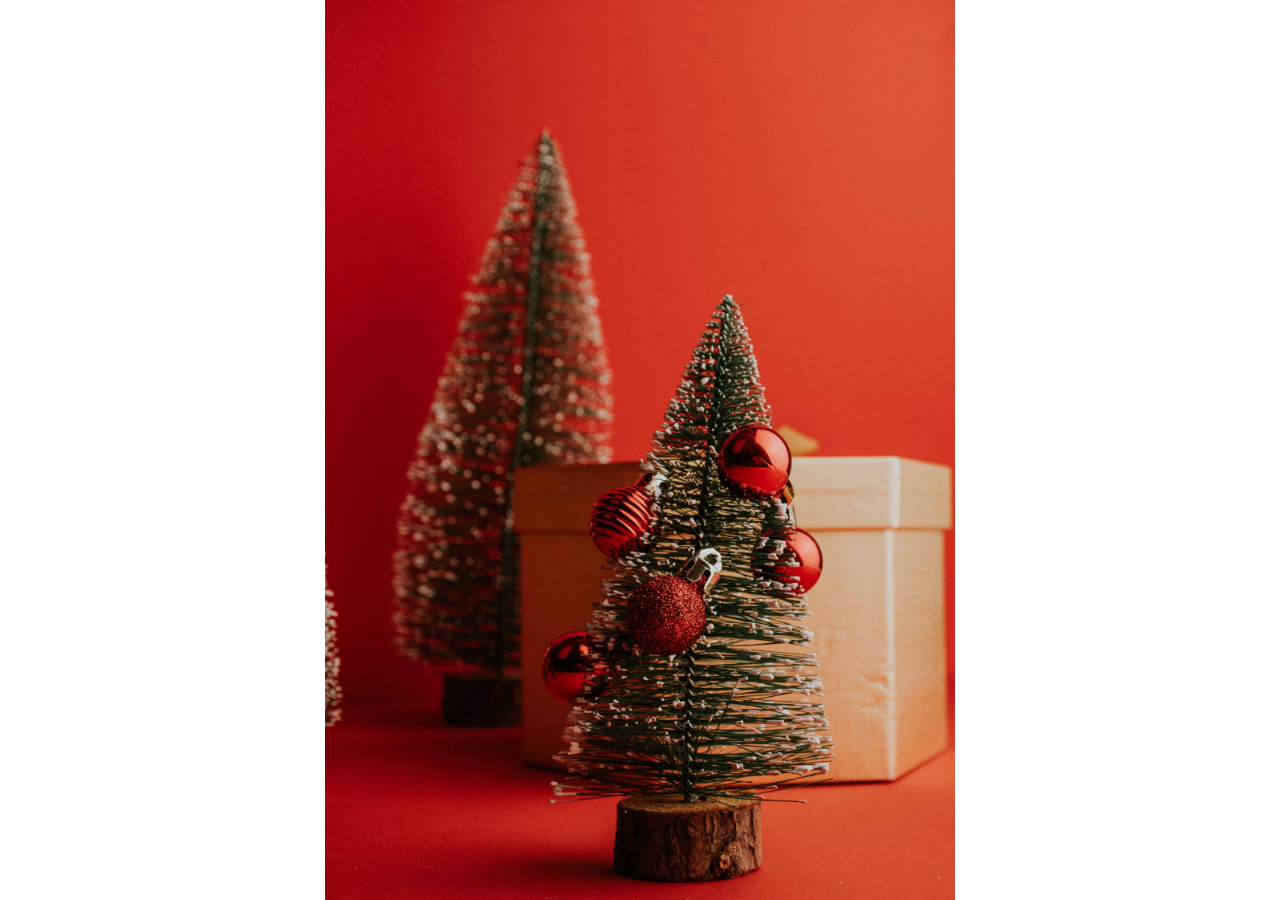
==== Tarjeta.html @ 43a6b8b5 "cc" ====
<!DOCTYPE html>
<html lang="es">
<head>
    <link rel="stylesheet" href="./navidad.css">
    <meta charset="UTF-8">
    <meta http-equiv="X-UA-Compatible" content="IE=edge">
    <meta name="viewport" content="width=device-width, initial-scale=1.0">
    <title>Document</title>
</head>
<body>
    <img src="./navidad.jpg">
    <div>

            <p>Te deseamos</p>
            <p>Una feliz Navidad</p>
            <p>Jose Antonio</p>
    </div>

</body>
</html>
---- navidad.css ----
/* 
Tarjeta navideña digital
navidad css
 */

 * {
    margin: 0;
    padding: 0;
    box-sizing: border-box;
}

body {
    width: 100vw;
    height: 100vh;
    overflow: hidden;
}

img {
    position:absolute;
    top:0;
    left:0;    
    width:100%;
    height:100%;
    object-fit: cover;
    object-position: 60% 10%;
    /* para suavizar los efectos */
    transition: all 1.5s ease;
    -webkit-transition: all 1.5s ease;
    z-index:0;
}

div {
    padding-top: 5%;
    position:absolute;
    top:0%;
    left:0%;
    width: 100%;
    height: 100%;
    opacity:0;
    display:flex;
    flex-direction:column;
    align-items:center;
    justify-content:flex-start;
    /* para suavizar los efectos */
    transition: all 1.5s ease;
    -webkit-transition: all 1.5s ease;
    background-color:transparent;
    z-index:1;
}

p {
    text-align:center;
    /* para suavizar los efectos */
    transition: all 1.5s ease;
    -webkit-transition: all 1.5s ease;
    background-color:transparent;
    color:red;
    text-shadow:1px 1px goldenrod;
    font-size:calc(1.2em + 1vw + 1vh);
    font-weight:bold;
    z-index:2;
}

p:nth-child(3) {
    color:green;
    font-style:italic;
}

div:active, div:hover {
    opacity:1;
    background-color:rgba(255,255,255,0.15);
    
}


@media all and (orientation:landscape){
    img, div {
        width:70vh;
        margin-left:calc(50vw - 35vh);
    }
}
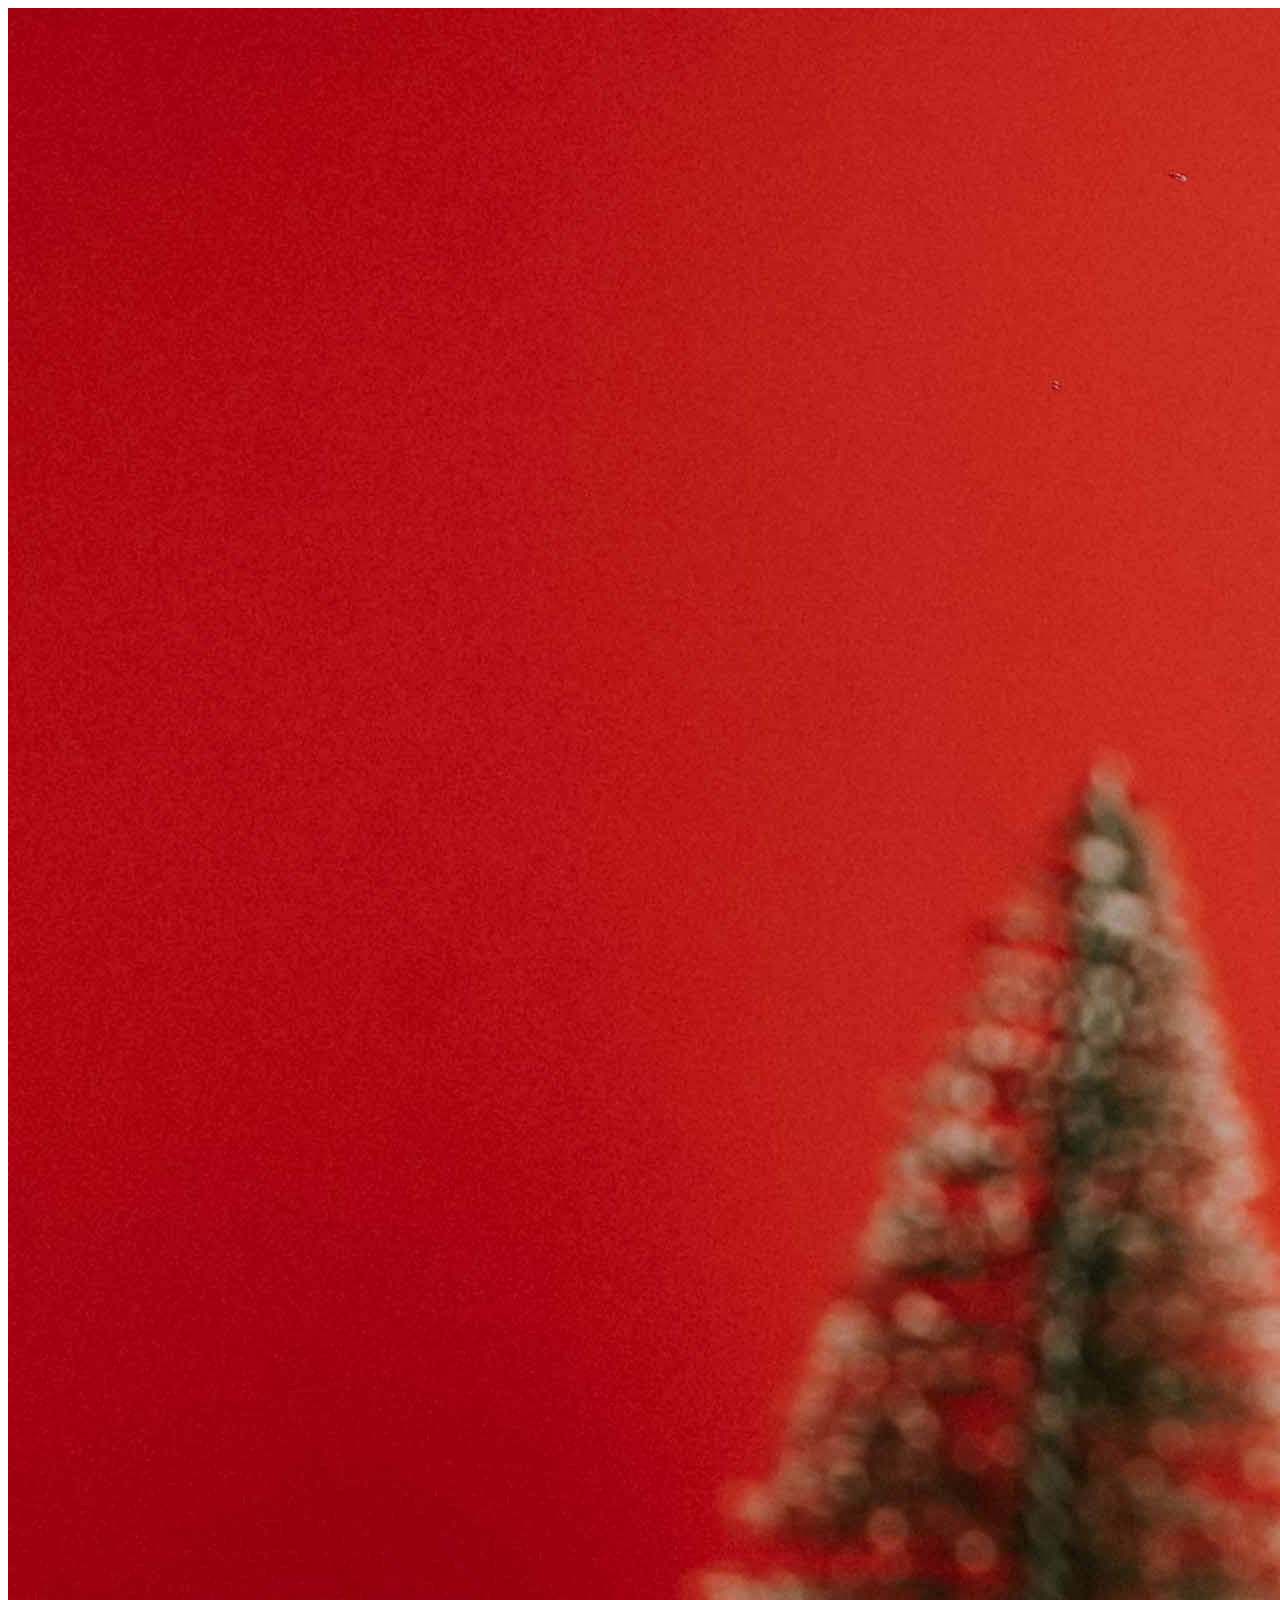
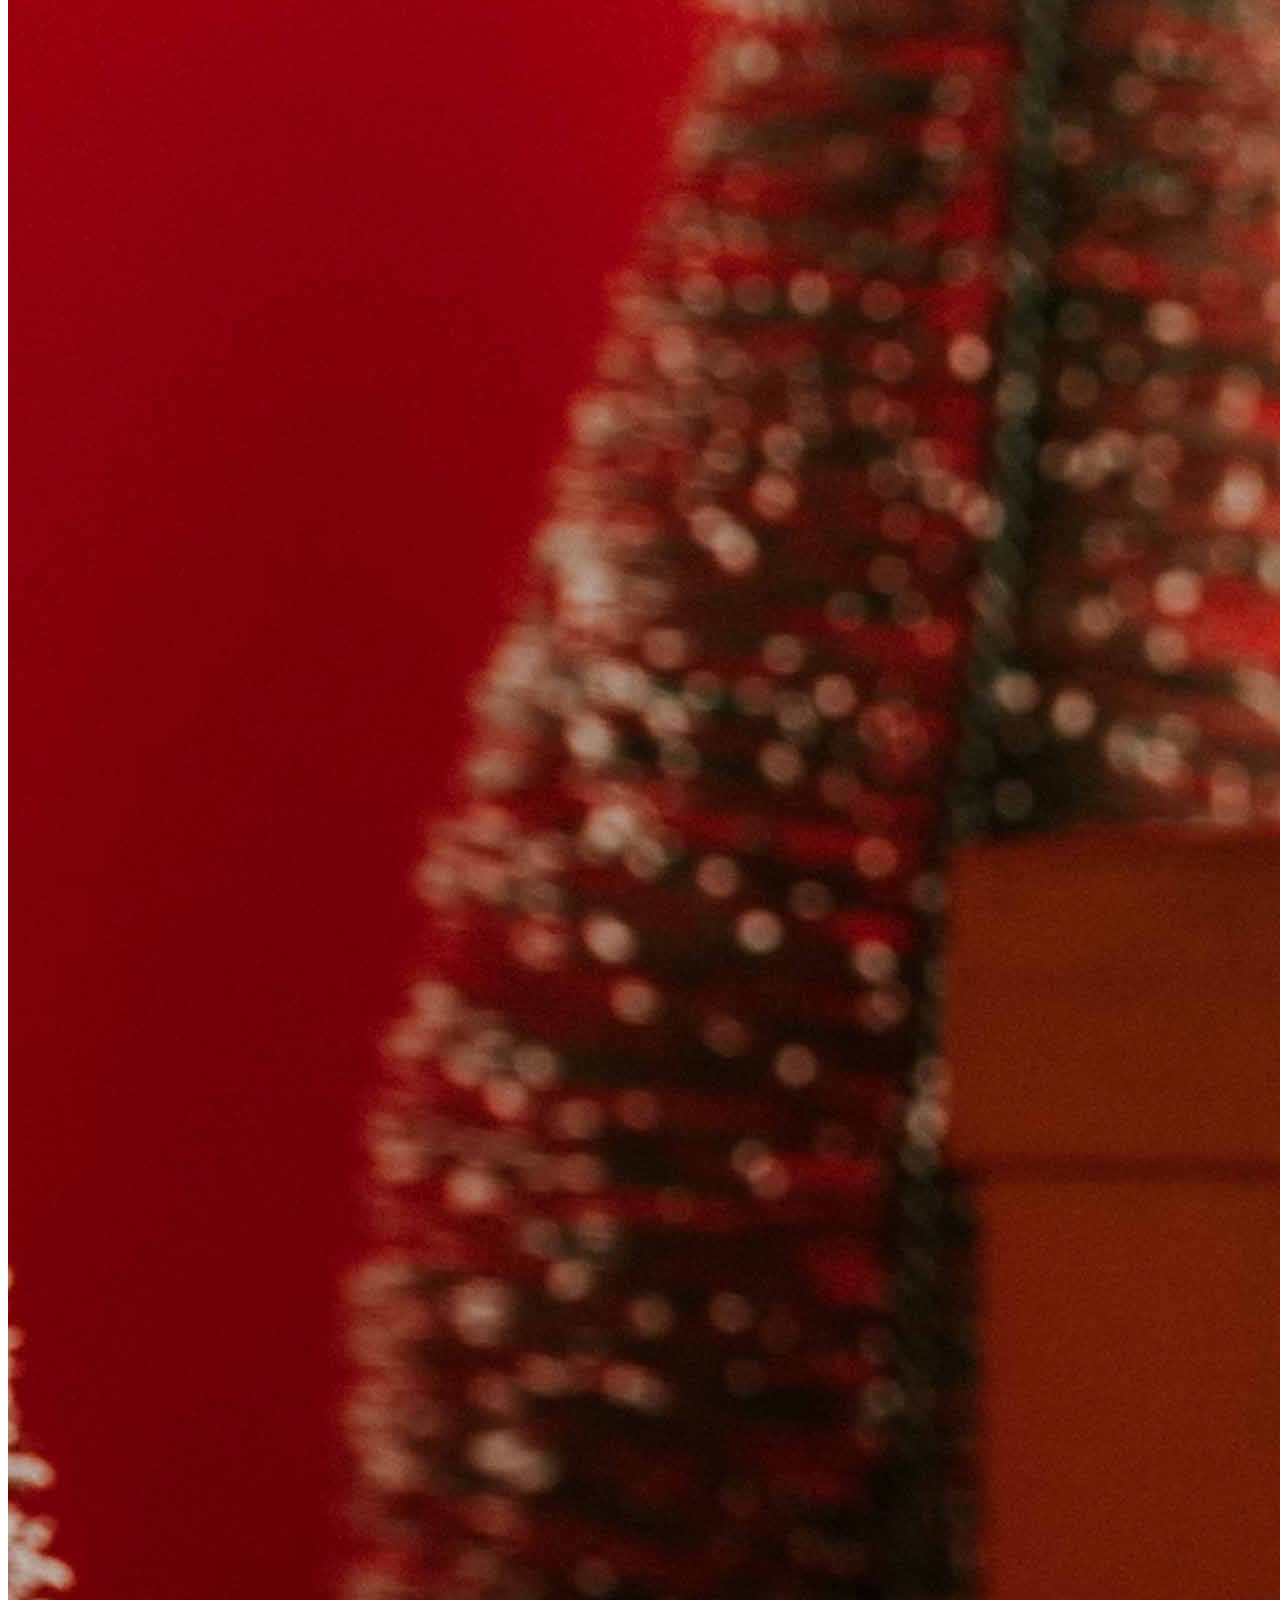
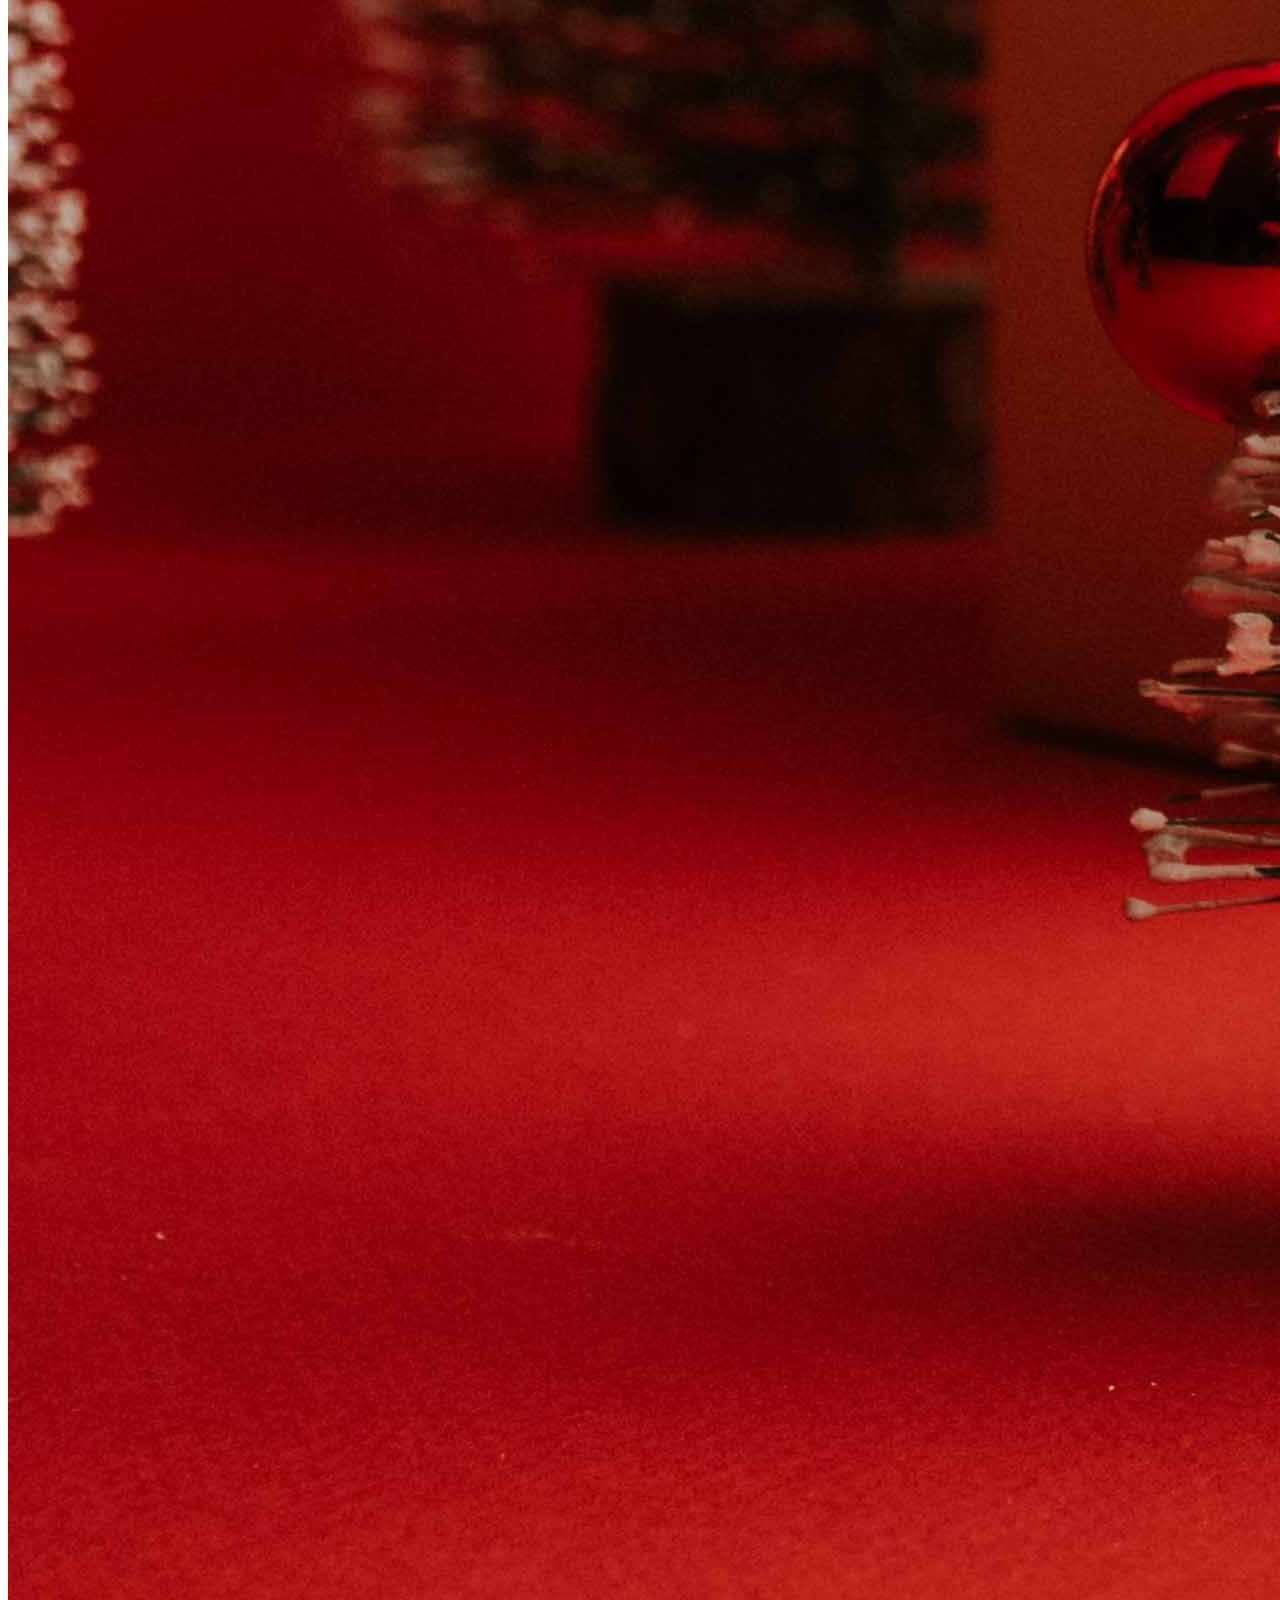
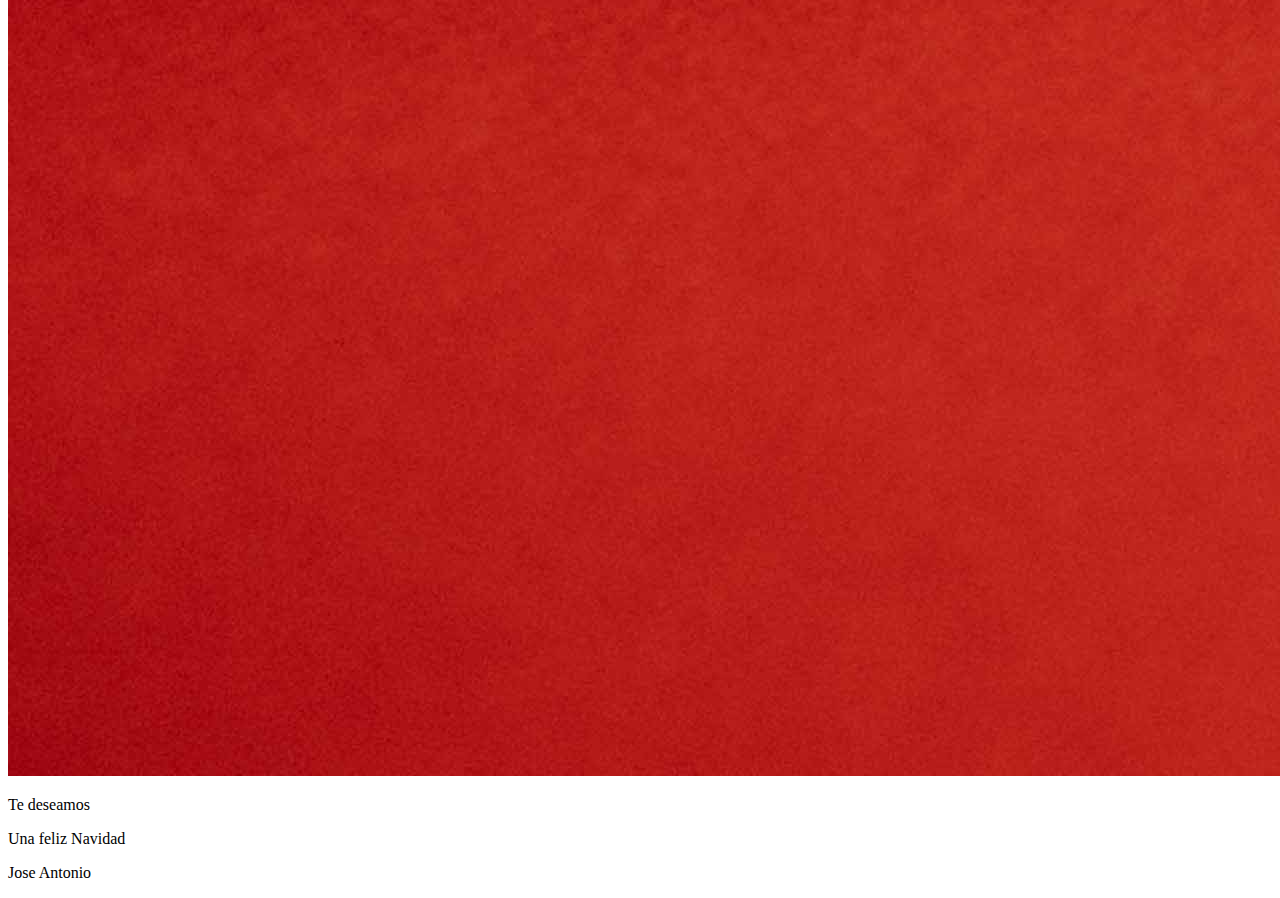
==== commit 66653d26: "cc" ====
--- a/Tarjeta.html
+++ b/Tarjeta.html
@@ -1,7 +1,7 @@
 <!DOCTYPE html>
 <html lang="es">
 <head>
-    <link rel="stylesheet" href="./navidad.css">
+    
     <meta charset="UTF-8">
     <meta http-equiv="X-UA-Compatible" content="IE=edge">
     <meta name="viewport" content="width=device-width, initial-scale=1.0">
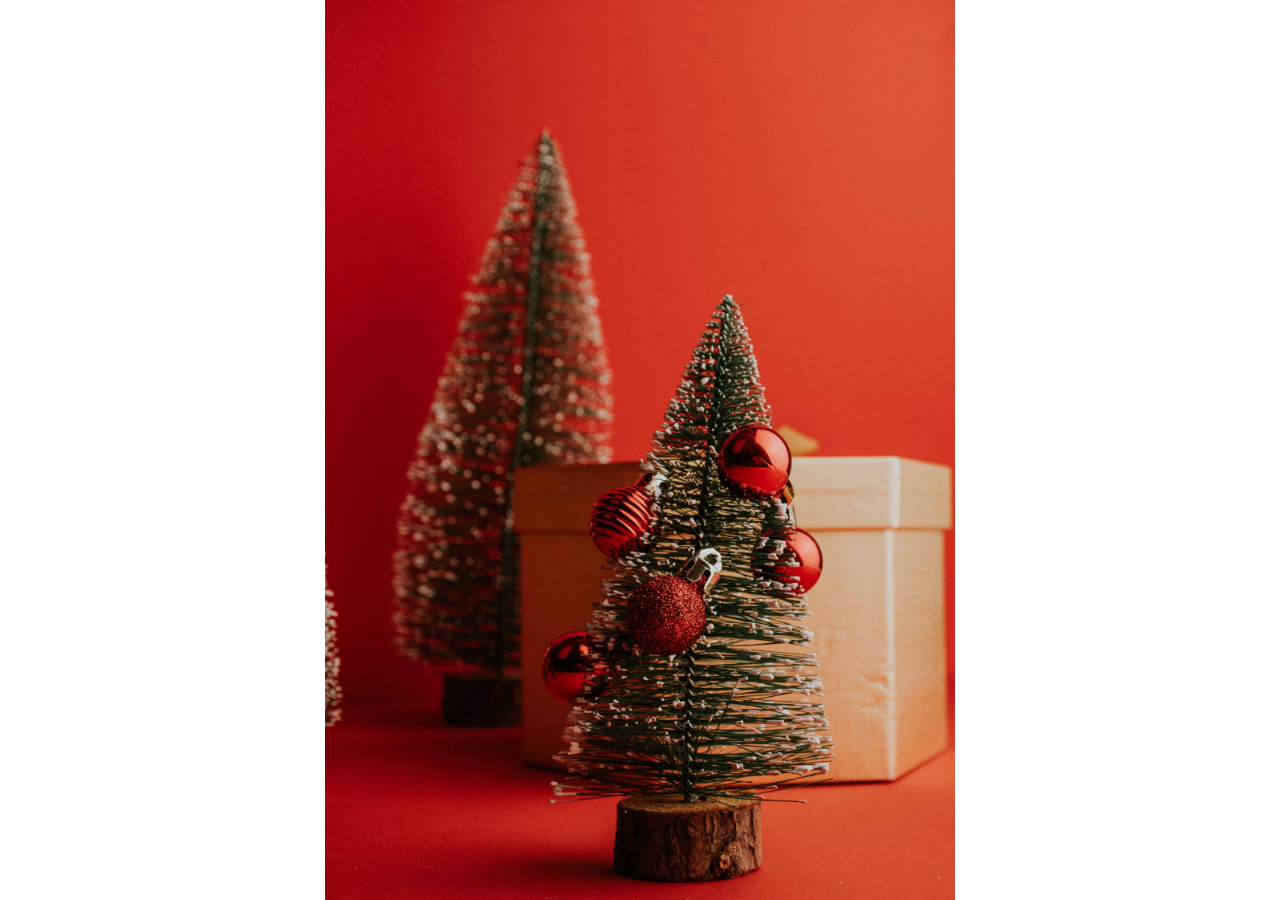
==== commit 1e4850c6: "cc" ====
--- a/Tarjeta.html
+++ b/Tarjeta.html
@@ -1,7 +1,7 @@
 <!DOCTYPE html>
 <html lang="es">
 <head>
-    
+    <link rel="stylesheet" href="./navidad.css">
     <meta charset="UTF-8">
     <meta http-equiv="X-UA-Compatible" content="IE=edge">
     <meta name="viewport" content="width=device-width, initial-scale=1.0">
--- a/navidad.css
+++ b/navidad.css
@@ -0,0 +1,82 @@
+
+/* 
+Tarjeta navideña digital
+navidad css
+ */
+
+ * {
+    margin: 0;
+    padding: 0;
+    box-sizing: border-box;
+}
+
+body {
+    width: 100vw;
+    height: 100vh;
+    overflow: hidden;
+}
+
+img {
+    position:absolute;
+    top:0;
+    left:0;    
+    width:100%;
+    height:100%;
+    object-fit: cover;
+    object-position: 60% 10%;
+    /* para suavizar los efectos */
+    transition: all 1.5s ease;
+    -webkit-transition: all 1.5s ease;
+    z-index:0;
+}
+
+div {
+    padding-top: 5%;
+    position:absolute;
+    top:0%;
+    left:0%;
+    width: 100%;
+    height: 100%;
+    opacity:0;
+    display:flex;
+    flex-direction:column;
+    align-items:center;
+    justify-content:flex-start;
+    /* para suavizar los efectos */
+    transition: all 1.5s ease;
+    -webkit-transition: all 1.5s ease;
+    background-color:transparent;
+    z-index:1;
+}
+
+p {
+    text-align:center;
+    /* para suavizar los efectos */
+    transition: all 1.5s ease;
+    -webkit-transition: all 1.5s ease;
+    background-color:transparent;
+    color:red;
+    text-shadow:1px 1px goldenrod;
+    font-size:calc(1.2em + 1vw + 1vh);
+    font-weight:bold;
+    z-index:2;
+}
+
+p:nth-child(3) {
+    color:green;
+    font-style:italic;
+}
+
+div:active, div:hover {
+    opacity:1;
+    background-color:rgba(255,255,255,0.15);
+    
+}
+
+
+@media all and (orientation:landscape){
+    img, div {
+        width:70vh;
+        margin-left:calc(50vw - 35vh);
+    }
+}